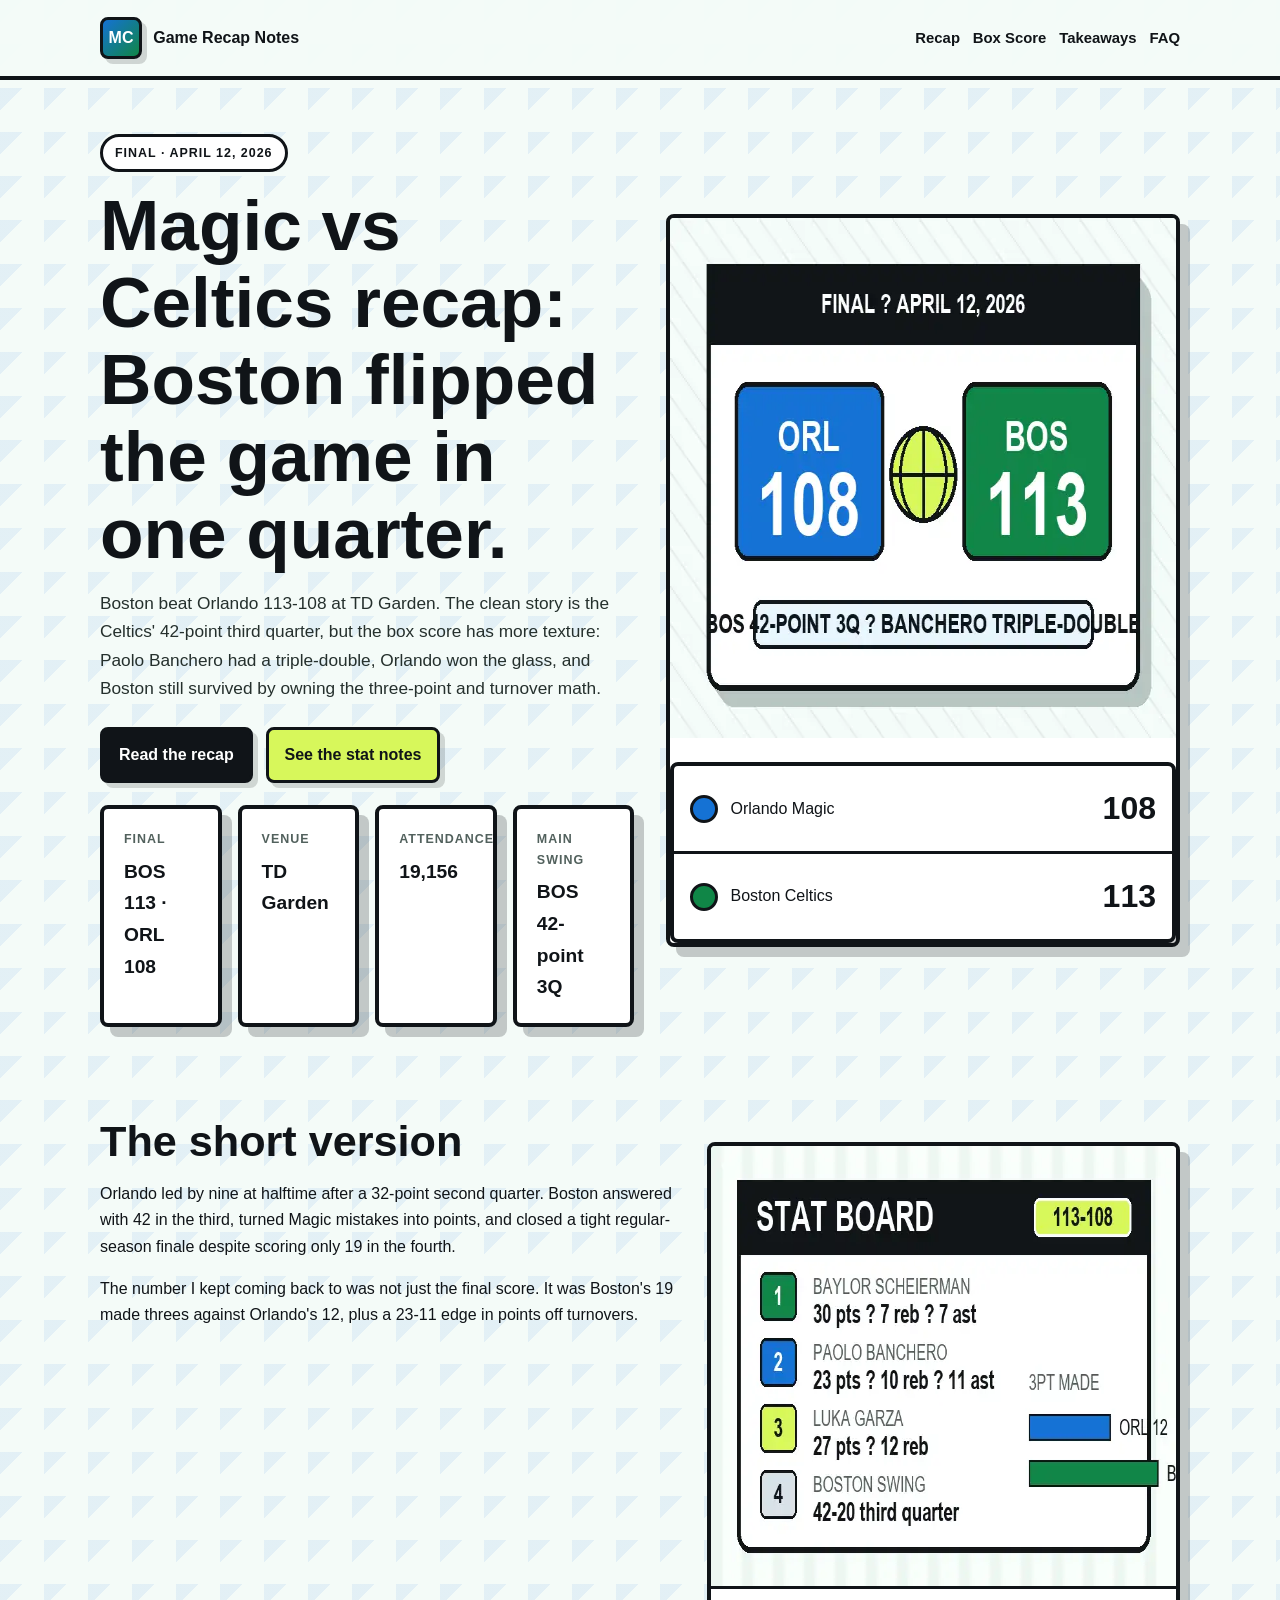
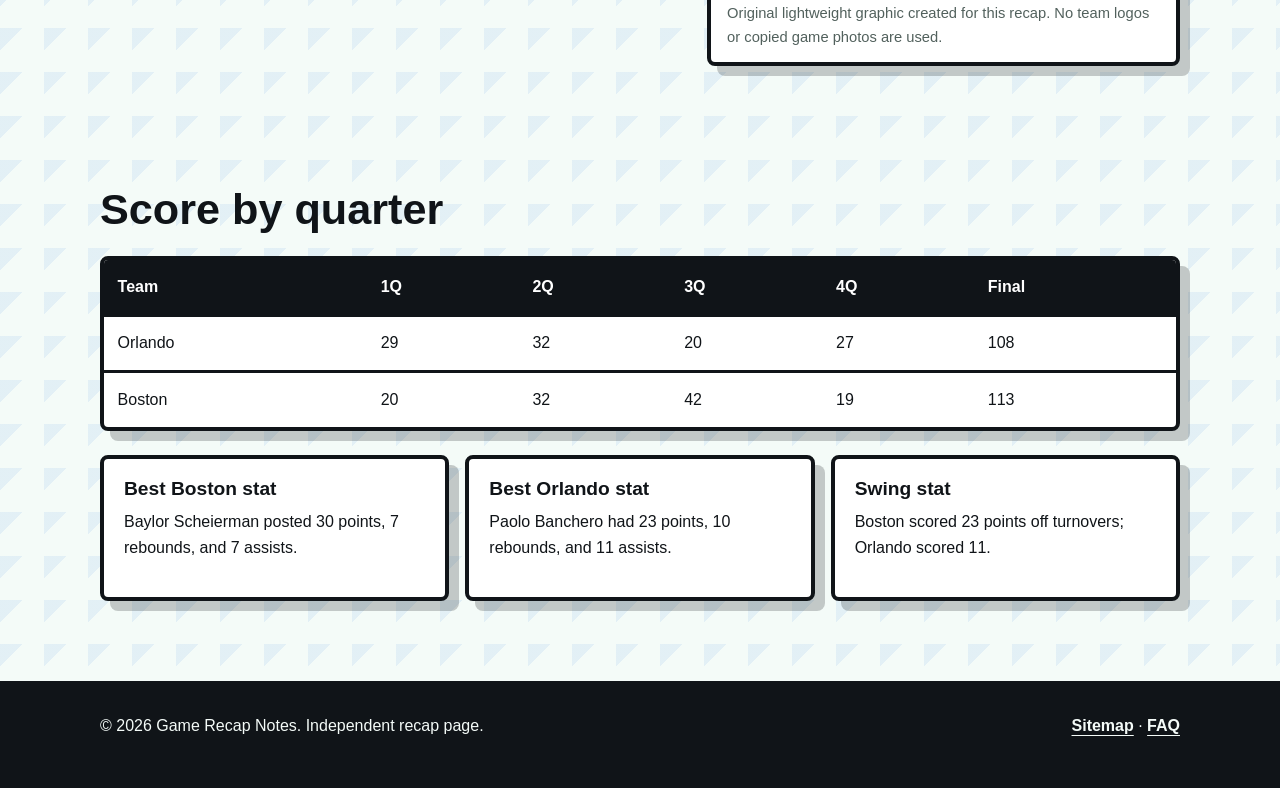
==== index.html @ 4c8f1f20 "Add Magic Celtics recap site" ====
<!doctype html>
<html lang="en">
  <head>
    <meta charset="utf-8">
    <meta name="viewport" content="width=device-width, initial-scale=1">
    <title>Magic vs Celtics Recap: Boston 113, Orlando 108</title>
    <meta name="description" content="Original recap of Orlando Magic at Boston Celtics on April 12, 2026, with final score, quarter splits, stat notes, and key takeaways.">
    <link rel="canonical" href="https://zeshanalikhan.github.io/magic-celtics-recap/">
    <meta property="og:title" content="Magic vs Celtics Recap: Boston 113, Orlando 108">
    <meta property="og:description" content="Boston beat Orlando 113-108 behind Baylor Scheierman, Luka Garza, Ron Harper Jr., and a 42-point third quarter.">
    <meta property="og:type" content="website">
    <meta property="og:url" content="https://zeshanalikhan.github.io/magic-celtics-recap/">
    <meta property="og:image" content="https://zeshanalikhan.github.io/magic-celtics-recap/assets/images/magic-celtics-hero.webp">
    <link rel="stylesheet" href="styles.css">
    <script type="application/ld+json">
      {
        "@context": "https://schema.org",
        "@type": "Article",
        "headline": "Magic vs Celtics Recap: Boston 113, Orlando 108",
        "datePublished": "2026-04-13",
        "dateModified": "2026-04-13",
        "author": {
          "@type": "Person",
          "name": "Game Notes Desk"
        },
        "about": {
          "@type": "SportsEvent",
          "name": "Orlando Magic at Boston Celtics",
          "startDate": "2026-04-12T18:00:00-04:00",
          "location": {
            "@type": "Place",
            "name": "TD Garden",
            "address": {
              "@type": "PostalAddress",
              "addressLocality": "Boston",
              "addressRegion": "MA",
              "addressCountry": "US"
            }
          },
          "homeTeam": {
            "@type": "SportsTeam",
            "name": "Boston Celtics"
          },
          "awayTeam": {
            "@type": "SportsTeam",
            "name": "Orlando Magic"
          },
          "sport": "Basketball"
        }
      }
    </script>
  </head>
  <body>
    <a class="skip-link" href="#main">Skip to content</a>
    <header class="site-header">
      <div class="nav-wrap">
        <a class="brand" href="index.html" aria-label="Magic Celtics recap home">
          <span class="brand-mark">MC</span>
          <span>Game Recap Notes</span>
        </a>
        <nav class="nav-links" aria-label="Main navigation">
          <a href="pages/game-recap.html">Recap</a>
          <a href="pages/box-score-notes.html">Box Score</a>
          <a href="pages/takeaways.html">Takeaways</a>
          <a href="pages/game-faq.html">FAQ</a>
        </nav>
      </div>
    </header>

    <main id="main">
      <section class="hero">
        <div class="hero-inner">
          <div>
            <span class="eyebrow">Final · April 12, 2026</span>
            <h1>Magic vs Celtics recap: Boston flipped the game in one quarter.</h1>
            <p class="lede">Boston beat Orlando 113-108 at TD Garden. The clean story is the Celtics' 42-point third quarter, but the box score has more texture: Paolo Banchero had a triple-double, Orlando won the glass, and Boston still survived by owning the three-point and turnover math.</p>
            <div class="cta-row">
              <a class="button" href="pages/game-recap.html">Read the recap</a>
              <a class="button secondary" href="pages/box-score-notes.html">See the stat notes</a>
            </div>
            <div class="meta-grid" aria-label="Game quick facts">
              <div class="fact-card"><span>Final</span><strong>BOS 113 · ORL 108</strong></div>
              <div class="fact-card"><span>Venue</span><strong>TD Garden</strong></div>
              <div class="fact-card"><span>Attendance</span><strong>19,156</strong></div>
              <div class="fact-card"><span>Main swing</span><strong>BOS 42-point 3Q</strong></div>
            </div>
          </div>
          <aside class="hero-card" aria-label="Final score card">
            <img src="assets/images/magic-celtics-hero.webp" width="720" height="520" alt="Illustrated Magic Celtics final score card">
            <div class="scoreboard">
              <div class="score-row">
                <div class="score-team"><span class="team-dot orl"></span><span>Orlando Magic</span></div>
                <strong>108</strong>
              </div>
              <div class="score-row">
                <div class="score-team"><span class="team-dot bos"></span><span>Boston Celtics</span></div>
                <strong>113</strong>
              </div>
            </div>
          </aside>
        </div>
      </section>

      <section class="section">
        <div class="two-col">
          <div>
            <h2>The short version</h2>
            <p>Orlando led by nine at halftime after a 32-point second quarter. Boston answered with 42 in the third, turned Magic mistakes into points, and closed a tight regular-season finale despite scoring only 19 in the fourth.</p>
            <p>The number I kept coming back to was not just the final score. It was Boston's 19 made threes against Orlando's 12, plus a 23-11 edge in points off turnovers.</p>
          </div>
          <figure class="image-frame">
            <img src="assets/images/magic-celtics-stats.webp" width="720" height="440" alt="Illustrated Magic Celtics stat board">
            <figcaption>Original lightweight graphic created for this recap. No team logos or copied game photos are used.</figcaption>
          </figure>
        </div>
      </section>

      <section class="section" id="score-details">
        <h2>Score by quarter</h2>
        <table class="stat-table" aria-label="Score by quarter">
          <thead>
            <tr><th>Team</th><th>1Q</th><th>2Q</th><th>3Q</th><th>4Q</th><th>Final</th></tr>
          </thead>
          <tbody>
            <tr><td>Orlando</td><td>29</td><td>32</td><td>20</td><td>27</td><td>108</td></tr>
            <tr><td>Boston</td><td>20</td><td>32</td><td>42</td><td>19</td><td>113</td></tr>
          </tbody>
        </table>
        <div class="card-grid">
          <article class="panel">
            <h3>Best Boston stat</h3>
            <p>Baylor Scheierman posted 30 points, 7 rebounds, and 7 assists.</p>
          </article>
          <article class="panel">
            <h3>Best Orlando stat</h3>
            <p>Paolo Banchero had 23 points, 10 rebounds, and 11 assists.</p>
          </article>
          <article class="panel">
            <h3>Swing stat</h3>
            <p>Boston scored 23 points off turnovers; Orlando scored 11.</p>
          </article>
        </div>
      </section>
    </main>

    <footer class="site-footer">
      <div class="footer-inner">
        <p>© <span data-year>2026</span> Game Recap Notes. Independent recap page.</p>
        <p><a href="sitemap.xml">Sitemap</a> · <a href="pages/game-faq.html">FAQ</a></p>
      </div>
    </footer>
    <script src="app.js" defer></script>
  </body>
</html>
---- styles.css ----
:root {
  --ink: #101418;
  --paper: #f4fbf8;
  --panel: #ffffff;
  --muted: #52615d;
  --line: #101418;
  --magic: #1572d4;
  --celtic: #108647;
  --silver: #d8e1e8;
  --lime: #d7f75b;
  --shadow: 10px 10px 0 rgba(16, 20, 24, 0.22);
  --soft-shadow: 5px 5px 0 rgba(16, 20, 24, 0.16);
}

* {
  box-sizing: border-box;
}

html {
  scroll-behavior: smooth;
}

body {
  margin: 0;
  background:
    linear-gradient(135deg, rgba(21, 114, 212, 0.08) 0 16px, transparent 16px 32px),
    var(--paper);
  background-size: 44px 44px;
  color: var(--ink);
  font-family: Arial, Helvetica, sans-serif;
  line-height: 1.65;
}

img {
  display: block;
  max-width: 100%;
}

a {
  color: var(--magic);
  font-weight: 800;
  text-underline-offset: 0.24em;
}

a:hover {
  color: var(--celtic);
}

.skip-link {
  left: 1rem;
  position: absolute;
  top: -4rem;
  z-index: 50;
}

.skip-link:focus {
  background: var(--lime);
  border: 3px solid var(--line);
  color: var(--ink);
  padding: 0.75rem 1rem;
  top: 1rem;
}

.site-header {
  background: rgba(244, 251, 248, 0.96);
  border-bottom: 4px solid var(--line);
  position: sticky;
  top: 0;
  z-index: 20;
}

.nav-wrap,
.hero-inner,
.section,
.footer-inner {
  margin: 0 auto;
  max-width: 1120px;
  padding: 0 1.25rem;
}

.nav-wrap {
  align-items: center;
  display: flex;
  gap: 1rem;
  justify-content: space-between;
  min-height: 76px;
}

.brand {
  align-items: center;
  color: var(--ink);
  display: inline-flex;
  font-weight: 900;
  gap: 0.7rem;
  text-decoration: none;
}

.brand-mark {
  align-items: center;
  background: linear-gradient(135deg, var(--magic), var(--celtic));
  border: 3px solid var(--line);
  border-radius: 8px;
  box-shadow: var(--soft-shadow);
  color: #fff;
  display: inline-flex;
  height: 42px;
  justify-content: center;
  letter-spacing: 0;
  width: 42px;
}

.nav-links {
  align-items: center;
  display: flex;
  flex-wrap: wrap;
  gap: 0.8rem;
  justify-content: flex-end;
}

.nav-links a {
  color: var(--ink);
  font-size: 0.93rem;
  text-decoration: none;
}

.nav-links a:hover {
  text-decoration: underline;
}

.hero {
  padding: 3.4rem 0 2.7rem;
}

.hero-inner {
  align-items: center;
  display: grid;
  gap: 2rem;
  grid-template-columns: minmax(0, 1.02fr) minmax(280px, 0.98fr);
}

.eyebrow {
  align-items: center;
  background: #fff;
  border: 3px solid var(--line);
  border-radius: 999px;
  color: var(--ink);
  display: inline-flex;
  font-size: 0.78rem;
  font-weight: 900;
  gap: 0.45rem;
  letter-spacing: 0.08em;
  padding: 0.35rem 0.75rem;
  text-transform: uppercase;
}

h1,
h2,
h3 {
  letter-spacing: 0;
  line-height: 1.08;
}

h1 {
  font-size: 4.45rem;
  margin: 1rem 0 1rem;
  max-width: 960px;
}

h2 {
  font-size: 2.7rem;
  margin: 0 0 1rem;
}

h3 {
  font-size: 1.2rem;
  margin: 0 0 0.55rem;
}

p {
  margin: 0 0 1rem;
}

.lede {
  color: #25302d;
  font-size: 1.08rem;
  max-width: 760px;
}

.cta-row {
  display: flex;
  flex-wrap: wrap;
  gap: 0.8rem;
  margin: 1.5rem 0 0;
}

.button {
  align-items: center;
  background: var(--ink);
  border: 3px solid var(--line);
  border-radius: 8px;
  box-shadow: var(--soft-shadow);
  color: #fff;
  cursor: pointer;
  display: inline-flex;
  font: inherit;
  font-weight: 900;
  justify-content: center;
  min-height: 46px;
  padding: 0.75rem 1rem;
  text-decoration: none;
}

.button:hover {
  background: var(--celtic);
  color: #fff;
}

.button.secondary {
  background: var(--lime);
  color: var(--ink);
}

.hero-card,
.panel,
.fact-card,
.scoreboard,
.image-frame,
.toc,
.stat-table {
  background: var(--panel);
  border: 4px solid var(--line);
  border-radius: 8px;
  box-shadow: var(--shadow);
}

.hero-card {
  overflow: hidden;
}

.scoreboard {
  margin-top: 1.5rem;
  overflow: hidden;
}

.score-row {
  align-items: center;
  border-top: 3px solid var(--line);
  display: grid;
  gap: 1rem;
  grid-template-columns: 1fr auto;
  padding: 1rem;
}

.score-row:first-child {
  border-top: 0;
}

.score-row strong {
  font-size: 2rem;
}

.score-team {
  align-items: center;
  display: flex;
  gap: 0.75rem;
}

.team-dot {
  border: 3px solid var(--line);
  border-radius: 999px;
  display: inline-block;
  height: 28px;
  width: 28px;
}

.team-dot.orl {
  background: var(--magic);
}

.team-dot.bos {
  background: var(--celtic);
}

.section {
  padding-bottom: 3rem;
  padding-top: 3rem;
}

.section.narrow {
  max-width: 880px;
}

.meta-grid,
.card-grid,
.two-col,
.stat-grid {
  display: grid;
  gap: 1rem;
}

.meta-grid {
  grid-template-columns: repeat(4, minmax(0, 1fr));
  margin-top: 1.4rem;
}

.card-grid {
  grid-template-columns: repeat(3, minmax(0, 1fr));
  margin-top: 1.5rem;
}

.two-col {
  align-items: start;
  grid-template-columns: minmax(0, 1fr) minmax(300px, 0.8fr);
}

.stat-grid {
  grid-template-columns: repeat(2, minmax(0, 1fr));
}

.fact-card,
.panel,
.toc {
  padding: 1.25rem;
}

.fact-card span {
  color: var(--muted);
  display: block;
  font-size: 0.78rem;
  font-weight: 900;
  letter-spacing: 0.08em;
  margin-bottom: 0.35rem;
  text-transform: uppercase;
}

.fact-card strong {
  font-size: 1.2rem;
}

.callout {
  background: #e6f6ff;
  border: 4px solid var(--line);
  border-radius: 8px;
  box-shadow: var(--soft-shadow);
  margin: 1.5rem 0;
  padding: 1.25rem;
}

.image-frame {
  margin: 1.5rem 0;
  overflow: hidden;
}

.image-frame figcaption {
  border-top: 3px solid var(--line);
  color: var(--muted);
  font-size: 0.92rem;
  padding: 0.75rem 1rem;
}

.stat-table {
  border-collapse: separate;
  border-spacing: 0;
  margin: 1.5rem 0;
  overflow: hidden;
  width: 100%;
}

.stat-table th,
.stat-table td {
  border-bottom: 3px solid var(--line);
  padding: 0.85rem;
  text-align: left;
}

.stat-table tr:last-child td {
  border-bottom: 0;
}

.stat-table th {
  background: var(--ink);
  color: #fff;
}

.clean-list {
  margin: 0;
  padding-left: 1.1rem;
}

.clean-list li {
  margin-bottom: 0.65rem;
}

.site-footer {
  background: var(--ink);
  color: #f4fbf8;
  margin-top: 2rem;
  padding: 2rem 0;
}

.site-footer a {
  color: #f4fbf8;
}

.footer-inner {
  align-items: center;
  display: flex;
  flex-wrap: wrap;
  gap: 1rem;
  justify-content: space-between;
}

@media (max-width: 820px) {
  .nav-wrap,
  .footer-inner {
    align-items: flex-start;
    flex-direction: column;
  }

  .hero-inner,
  .two-col,
  .card-grid,
  .meta-grid,
  .stat-grid {
    grid-template-columns: 1fr;
  }

  h1 {
    font-size: 2.48rem;
  }

  h2 {
    font-size: 1.85rem;
  }

  .hero {
    padding-top: 2rem;
  }
}
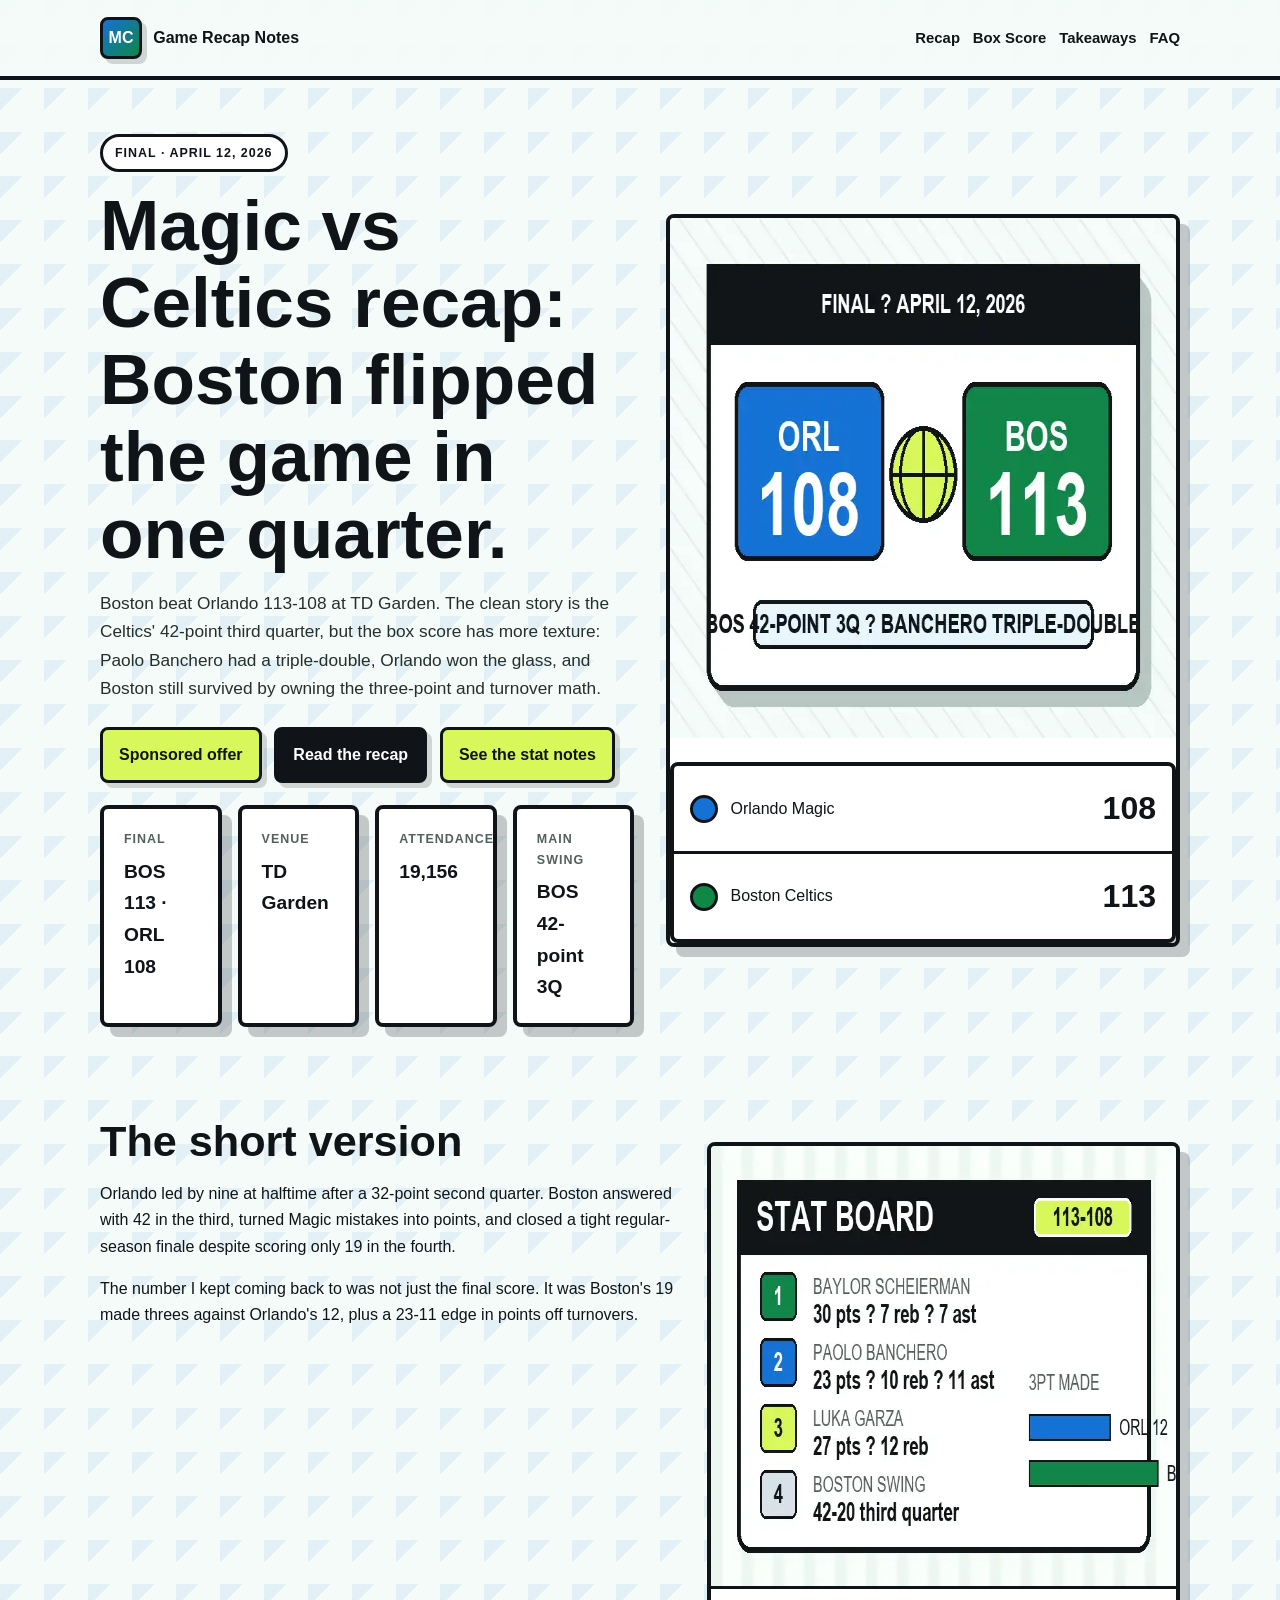
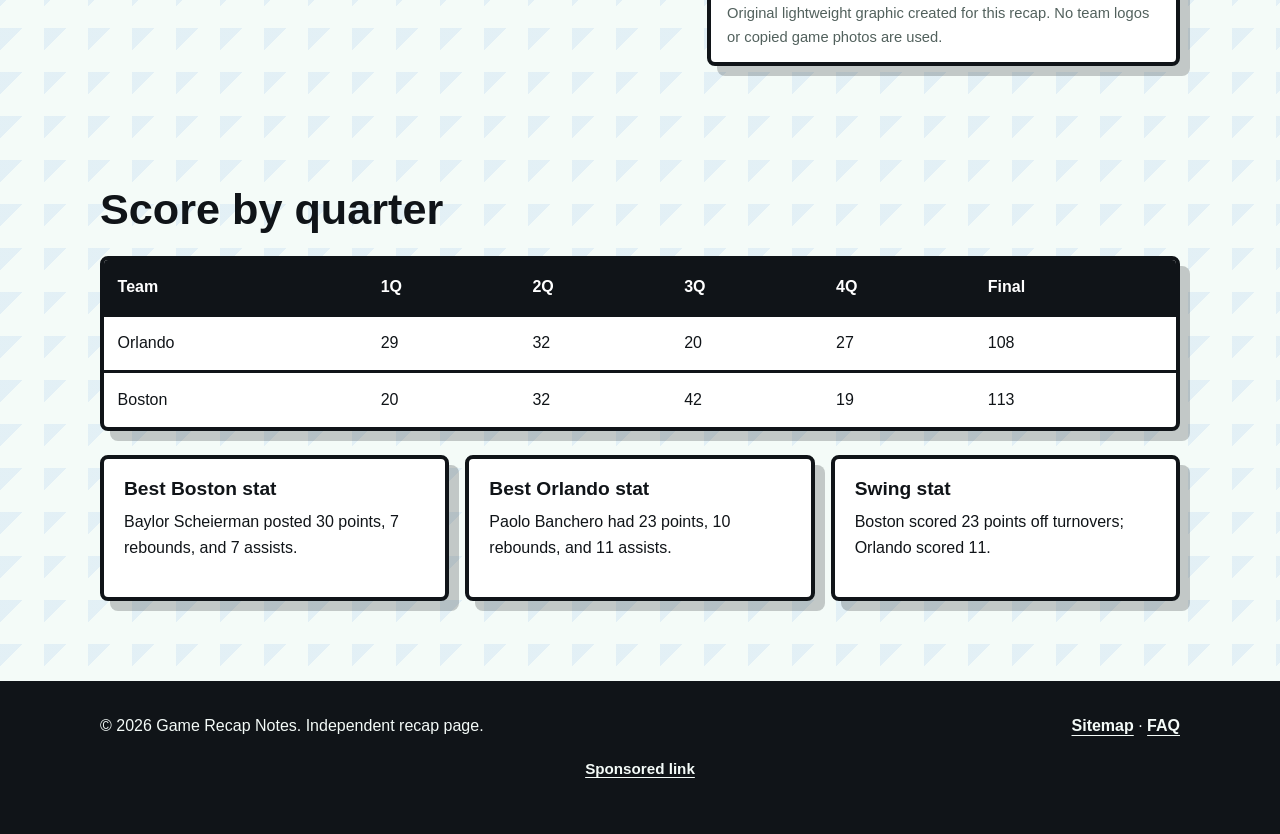
==== commit 99db0771: "Add sponsored smartlink placement" ====
--- a/index.html
+++ b/index.html
@@ -3,6 +3,7 @@
   <head>
     <meta charset="utf-8">
     <meta name="viewport" content="width=device-width, initial-scale=1">
+    <meta name="google-site-verification" content="zPeMqoo2h3M_oqIertTkiu1rAj5quQBwW_J42bXbuFM">
     <title>Magic vs Celtics Recap: Boston 113, Orlando 108</title>
     <meta name="description" content="Original recap of Orlando Magic at Boston Celtics on April 12, 2026, with final score, quarter splits, stat notes, and key takeaways.">
     <link rel="canonical" href="https://zeshanalikhan.github.io/magic-celtics-recap/">
@@ -75,6 +76,7 @@
             <h1>Magic vs Celtics recap: Boston flipped the game in one quarter.</h1>
             <p class="lede">Boston beat Orlando 113-108 at TD Garden. The clean story is the Celtics' 42-point third quarter, but the box score has more texture: Paolo Banchero had a triple-double, Orlando won the glass, and Boston still survived by owning the three-point and turnover math.</p>
             <div class="cta-row">
+              <a class="button secondary" href="https://www.profitablecpmratenetwork.com/j9f627innq?key=be46e17df9e34aa3b5b8e77e88a34740" rel="nofollow sponsored noopener" target="_blank">Sponsored offer</a>
               <a class="button" href="pages/game-recap.html">Read the recap</a>
               <a class="button secondary" href="pages/box-score-notes.html">See the stat notes</a>
             </div>
@@ -148,7 +150,10 @@
         <p>© <span data-year>2026</span> Game Recap Notes. Independent recap page.</p>
         <p><a href="sitemap.xml">Sitemap</a> · <a href="pages/game-faq.html">FAQ</a></p>
       </div>
-    </footer>
+          <div class="adsterra-link-wrap">
+        <a class="adsterra-link" href="https://www.profitablecpmratenetwork.com/j9f627innq?key=be46e17df9e34aa3b5b8e77e88a34740" rel="nofollow sponsored noopener" target="_blank">Sponsored link</a>
+      </div>
+  </footer>
     <script src="app.js" defer></script>
   </body>
 </html>
--- a/styles.css
+++ b/styles.css
@@ -437,3 +437,15 @@
     padding-top: 2rem;
   }
 }
+.adsterra-link-wrap {
+  padding: 0 0 1.25rem;
+  text-align: center;
+}
+
+.adsterra-link {
+  color: inherit;
+  font-size: 0.95rem;
+  font-weight: 700;
+  text-decoration: underline;
+  text-underline-offset: 0.18em;
+}
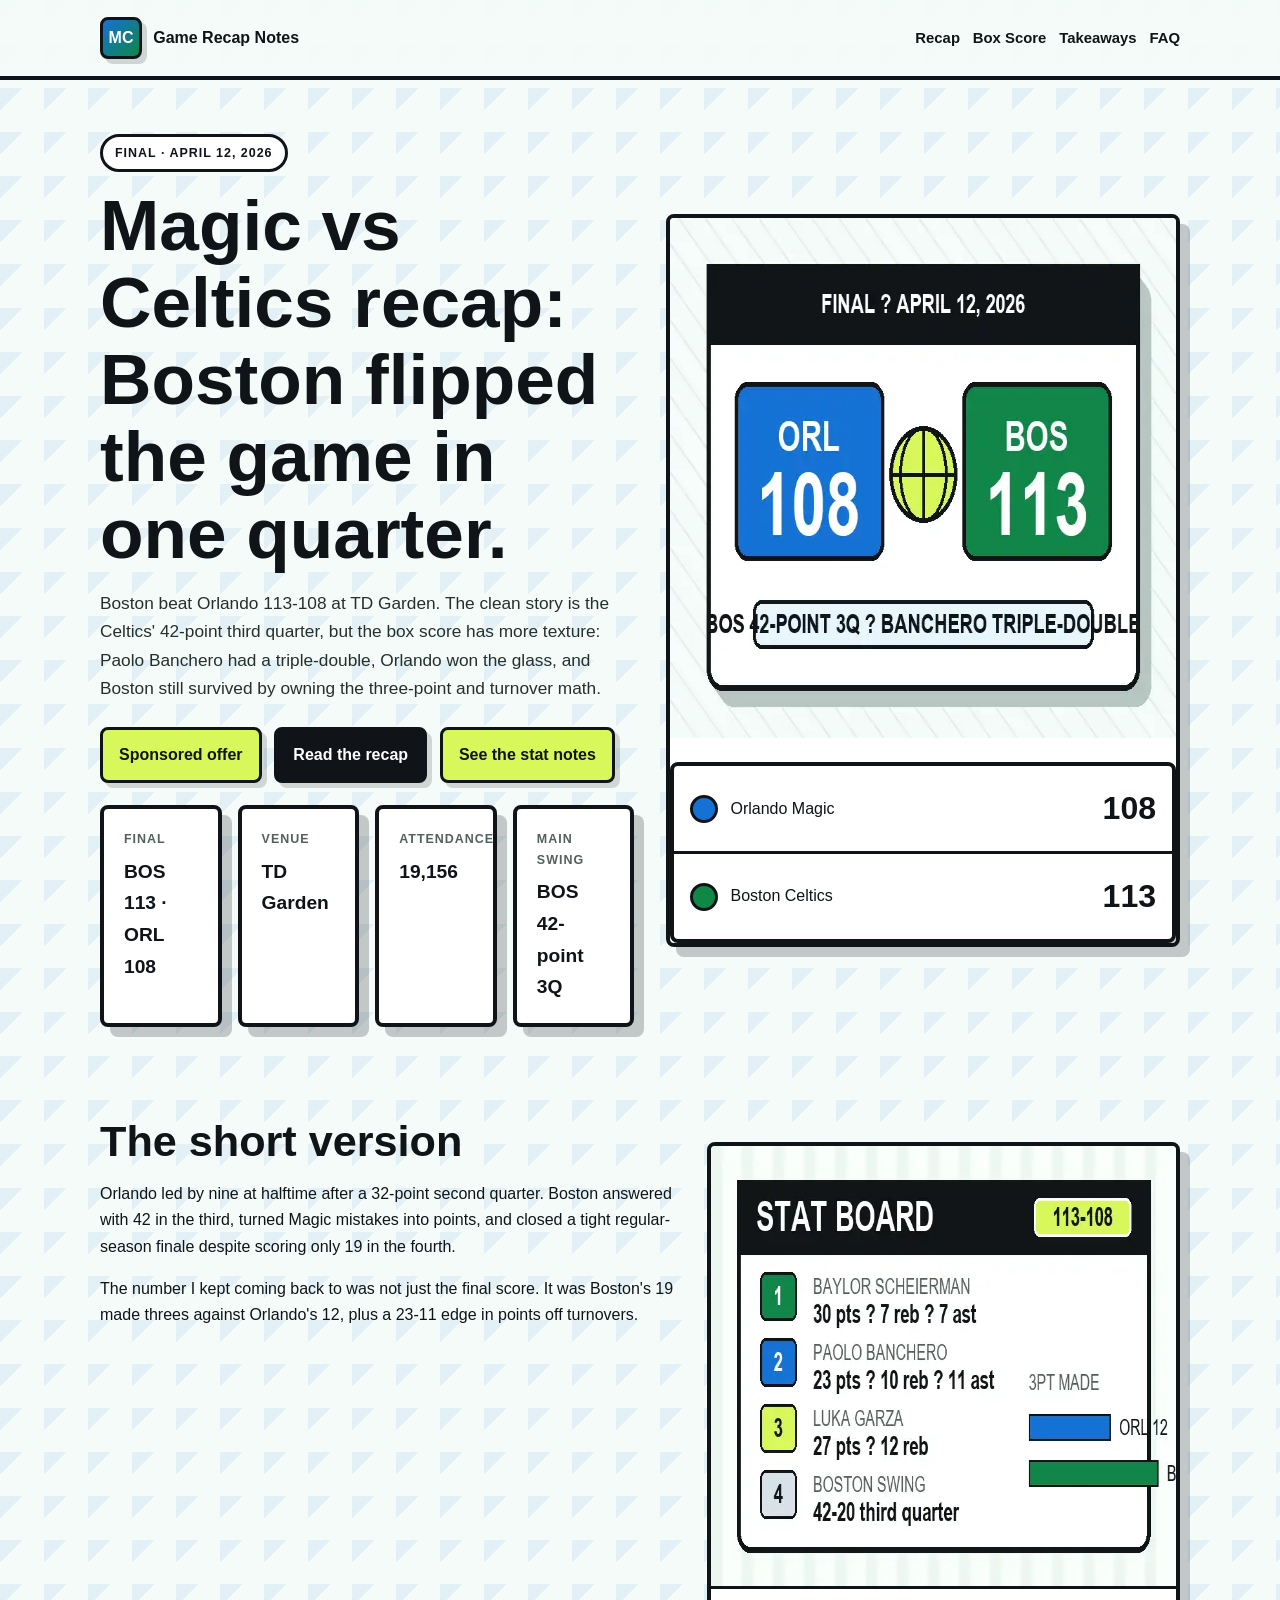
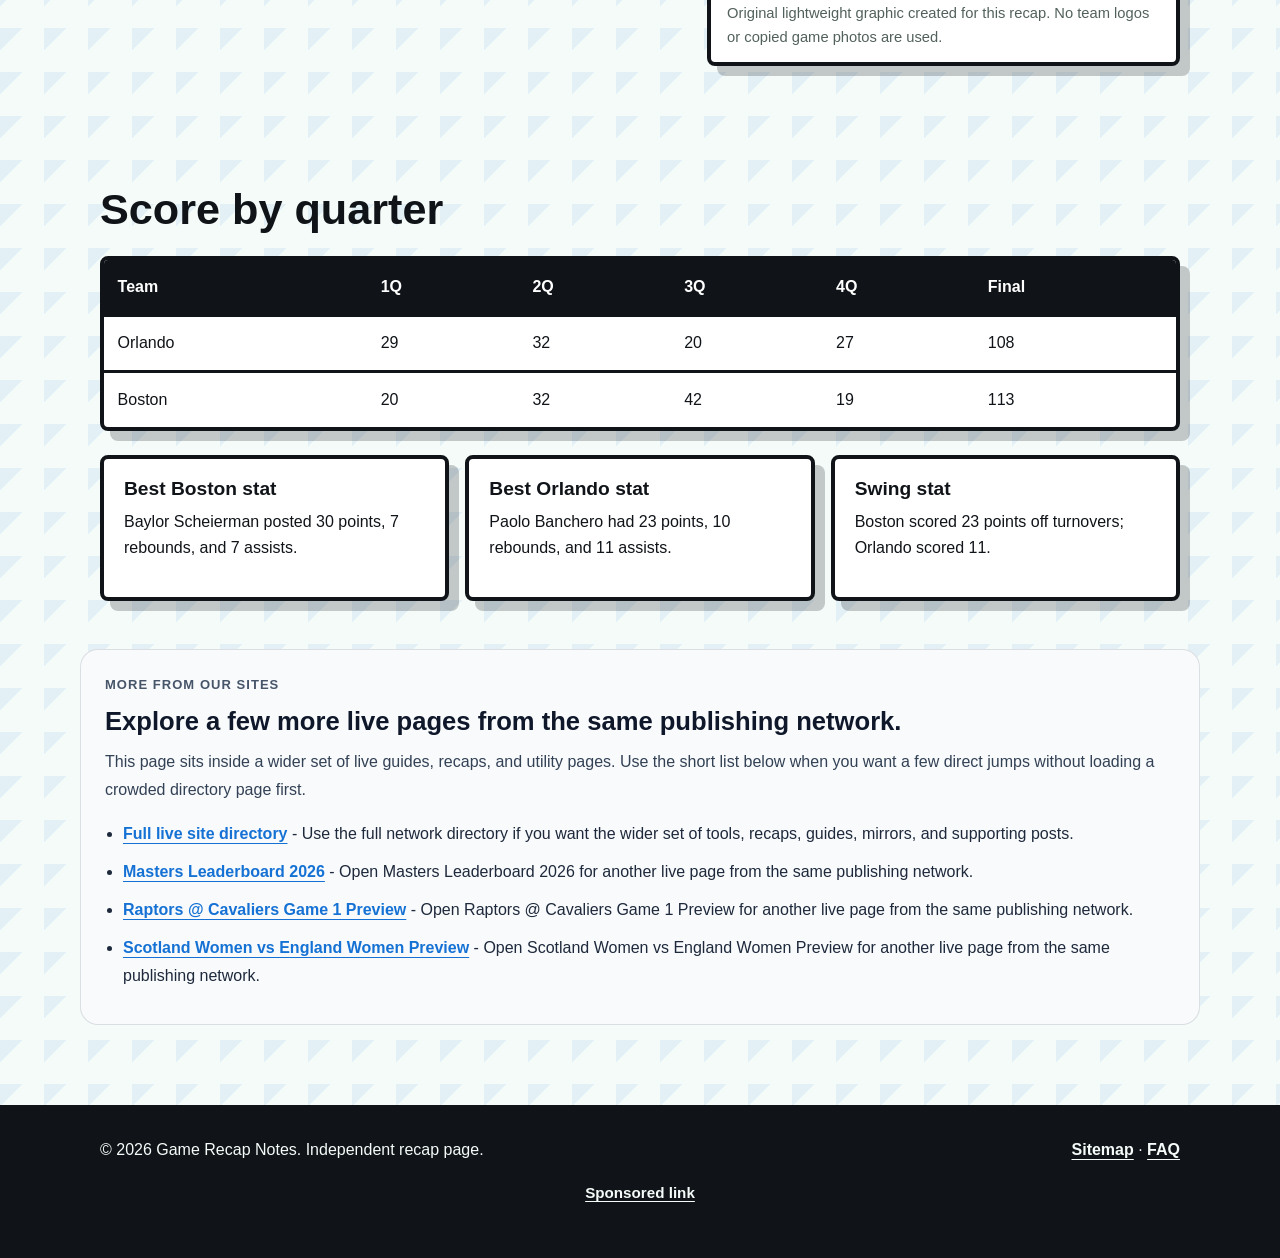
==== commit 5c9e6e38: "Add owned network links" ====
--- a/index.html
+++ b/index.html
@@ -143,6 +143,24 @@
           </article>
         </div>
       </section>
+
+      <!-- NETWORK_LINKS_START -->
+      <section data-network-links="true" aria-labelledby="network-links-heading" style="padding:0 0 48px;">
+        <div style="width:min(1120px, calc(100% - 32px)); margin:0 auto;">
+          <div style="border:1px solid rgba(15, 23, 42, 0.12); background:#f8fafc; border-radius:18px; padding:24px;">
+            <p style="margin:0 0 10px; font-size:13px; font-weight:800; letter-spacing:0.08em; text-transform:uppercase; color:#475569;">More from our sites</p>
+            <h2 id="network-links-heading" style="margin:0 0 12px; font-size:clamp(1.5rem, 2vw, 1.9rem); line-height:1.2; color:#0f172a;">Explore a few more live pages from the same publishing network.</h2>
+            <p style="margin:0 0 16px; color:#334155; line-height:1.75;">This page sits inside a wider set of live guides, recaps, and utility pages. Use the short list below when you want a few direct jumps without loading a crowded directory page first.</p>
+            <ul style="margin:0; padding-left:18px; color:#1e293b; line-height:1.75;">
+          <li style="margin:0 0 10px;"><a href="https://zeshanalikhan.github.io/creator-app-hub-site/pages/site-directory.html">Full live site directory</a> - Use the full network directory if you want the wider set of tools, recaps, guides, mirrors, and supporting posts.</li>
+          <li style="margin:0 0 10px;"><a href="https://zeshanalikhan.github.io/masters-leaderboard-guide/">Masters Leaderboard 2026</a> - Open Masters Leaderboard 2026 for another live page from the same publishing network.</li>
+          <li style="margin:0 0 10px;"><a href="https://zeshanalikhan.github.io/raptors-cavaliers-first-round-game-1-preview/">Raptors @ Cavaliers Game 1 Preview</a> - Open Raptors @ Cavaliers Game 1 Preview for another live page from the same publishing network.</li>
+          <li style="margin:0 0 10px;"><a href="https://zeshanalikhan.github.io/scotland-england-womens-six-nations-preview/">Scotland Women vs England Women Preview</a> - Open Scotland Women vs England Women Preview for another live page from the same publishing network.</li>
+            </ul>
+          </div>
+        </div>
+      </section>
+      <!-- NETWORK_LINKS_END -->
     </main>
 
     <footer class="site-footer">
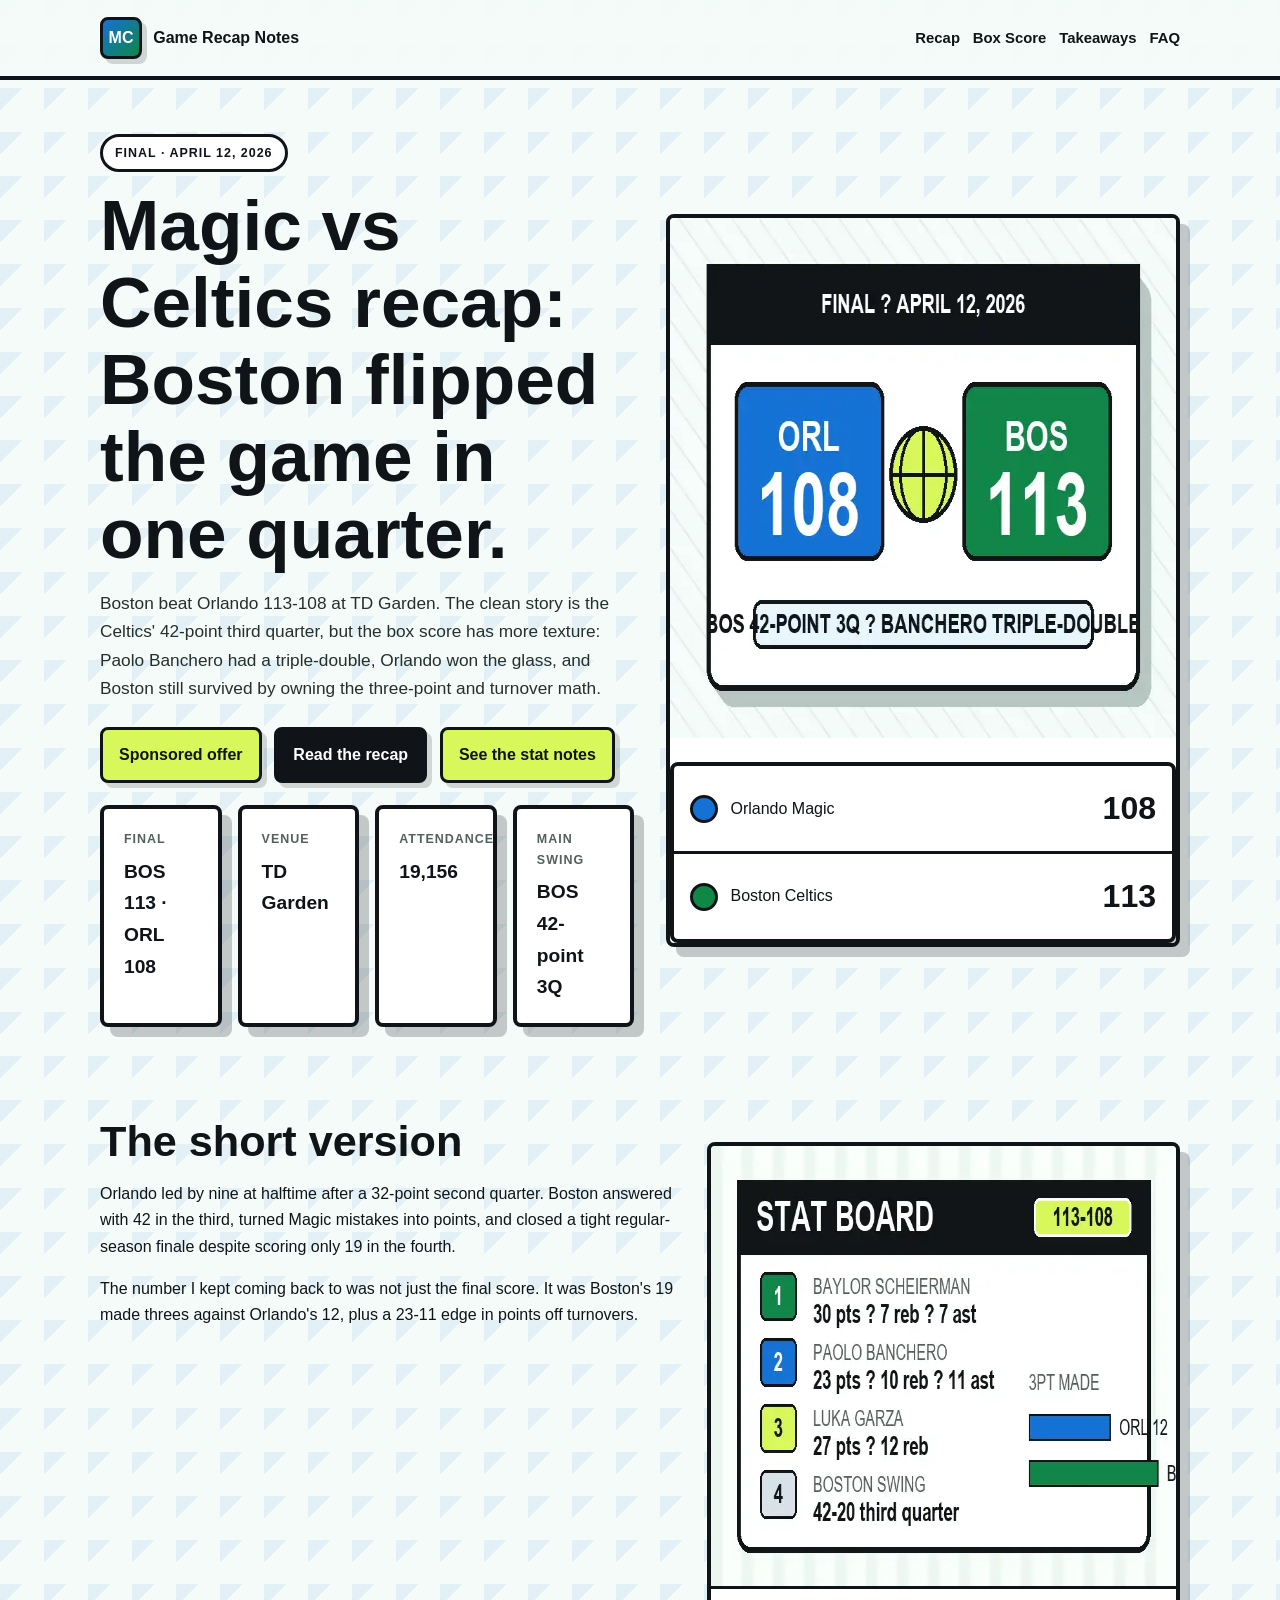
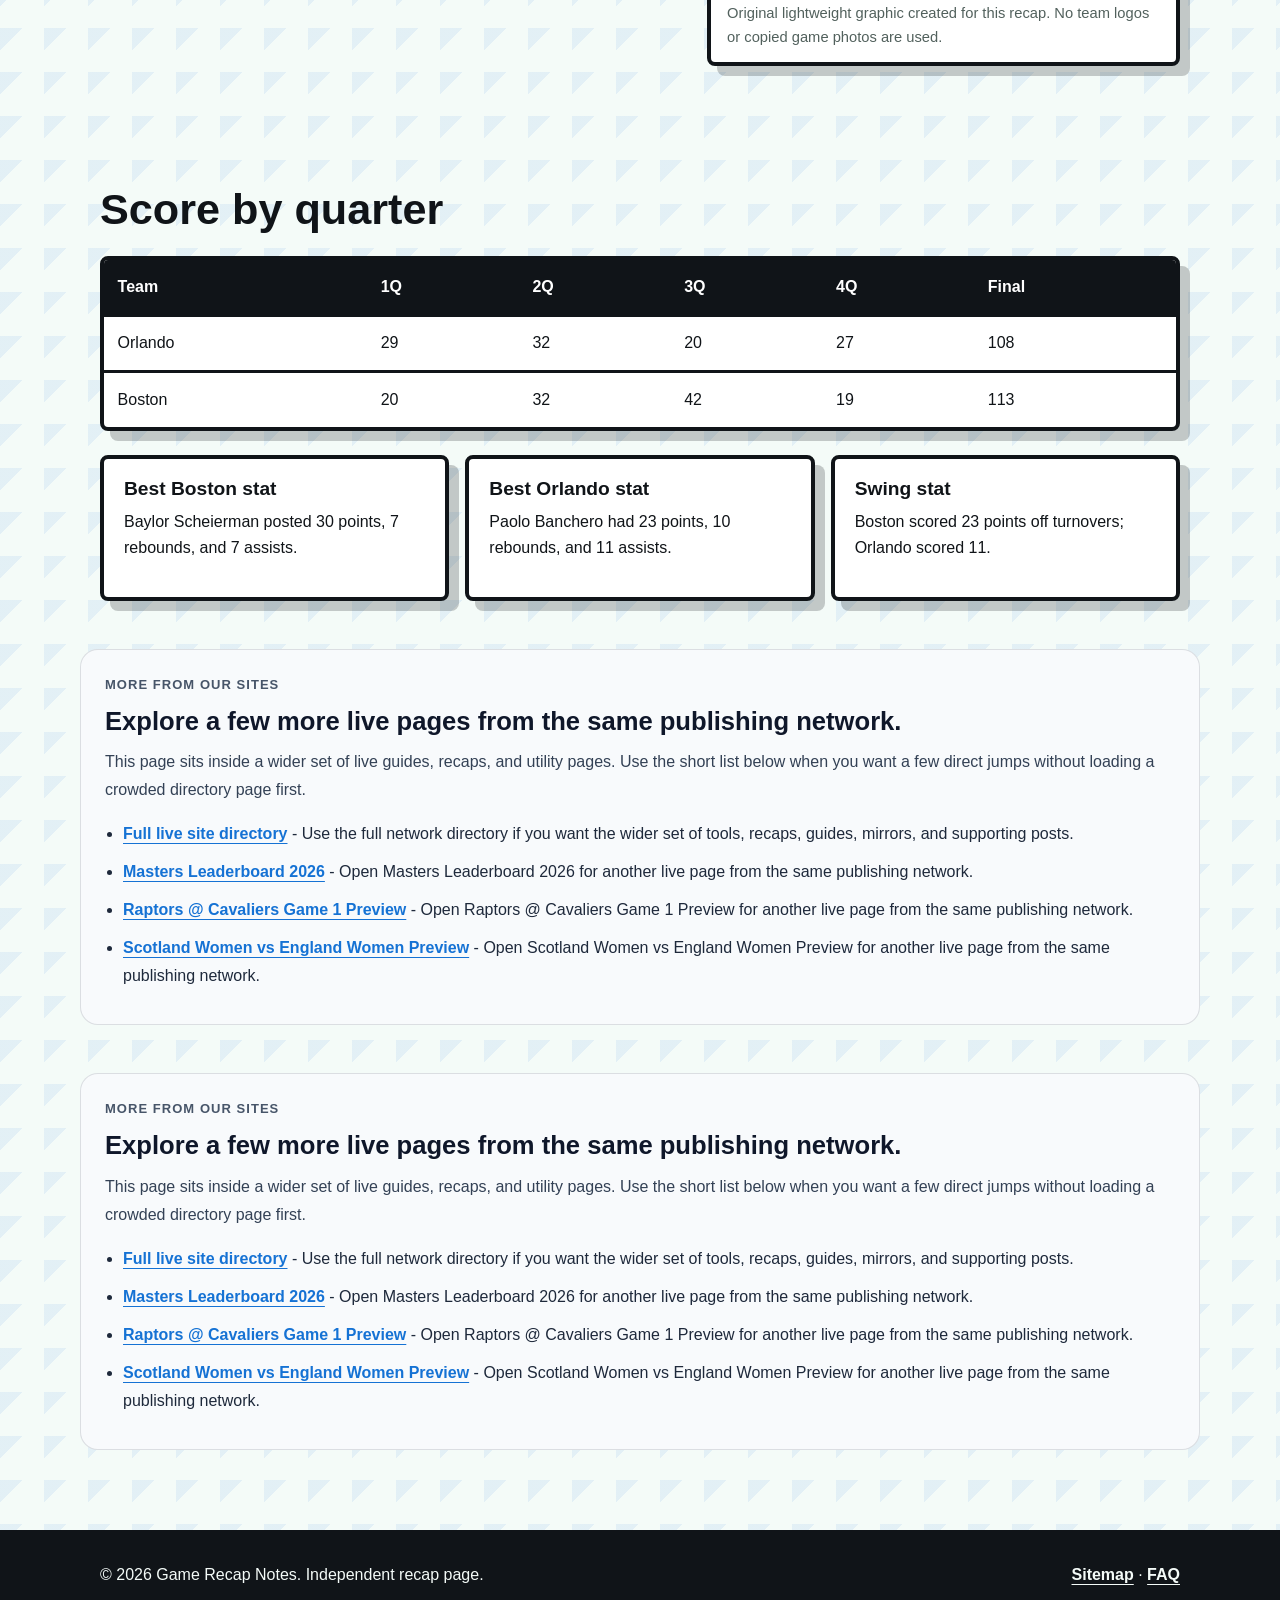
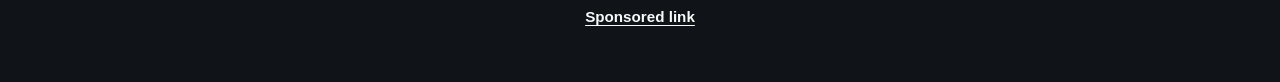
==== commit b3405b7a: "Add owned network links" ====
--- a/index.html
+++ b/index.html
@@ -161,6 +161,24 @@
         </div>
       </section>
       <!-- NETWORK_LINKS_END -->
+    
+      <!-- NETWORK_LINKS_START -->
+      <section data-network-links="true" aria-labelledby="network-links-heading" style="padding:0 0 48px;">
+        <div style="width:min(1120px, calc(100% - 32px)); margin:0 auto;">
+          <div style="border:1px solid rgba(15, 23, 42, 0.12); background:#f8fafc; border-radius:18px; padding:24px;">
+            <p style="margin:0 0 10px; font-size:13px; font-weight:800; letter-spacing:0.08em; text-transform:uppercase; color:#475569;">More from our sites</p>
+            <h2 id="network-links-heading" style="margin:0 0 12px; font-size:clamp(1.5rem, 2vw, 1.9rem); line-height:1.2; color:#0f172a;">Explore a few more live pages from the same publishing network.</h2>
+            <p style="margin:0 0 16px; color:#334155; line-height:1.75;">This page sits inside a wider set of live guides, recaps, and utility pages. Use the short list below when you want a few direct jumps without loading a crowded directory page first.</p>
+            <ul style="margin:0; padding-left:18px; color:#1e293b; line-height:1.75;">
+          <li style="margin:0 0 10px;"><a href="https://zeshanalikhan.github.io/creator-app-hub-site/pages/site-directory.html">Full live site directory</a> - Use the full network directory if you want the wider set of tools, recaps, guides, mirrors, and supporting posts.</li>
+          <li style="margin:0 0 10px;"><a href="https://zeshanalikhan.github.io/masters-leaderboard-guide/">Masters Leaderboard 2026</a> - Open Masters Leaderboard 2026 for another live page from the same publishing network.</li>
+          <li style="margin:0 0 10px;"><a href="https://zeshanalikhan.github.io/raptors-cavaliers-first-round-game-1-preview/">Raptors @ Cavaliers Game 1 Preview</a> - Open Raptors @ Cavaliers Game 1 Preview for another live page from the same publishing network.</li>
+          <li style="margin:0 0 10px;"><a href="https://zeshanalikhan.github.io/scotland-england-womens-six-nations-preview/">Scotland Women vs England Women Preview</a> - Open Scotland Women vs England Women Preview for another live page from the same publishing network.</li>
+            </ul>
+          </div>
+        </div>
+      </section>
+      <!-- NETWORK_LINKS_END -->
     </main>
 
     <footer class="site-footer">
